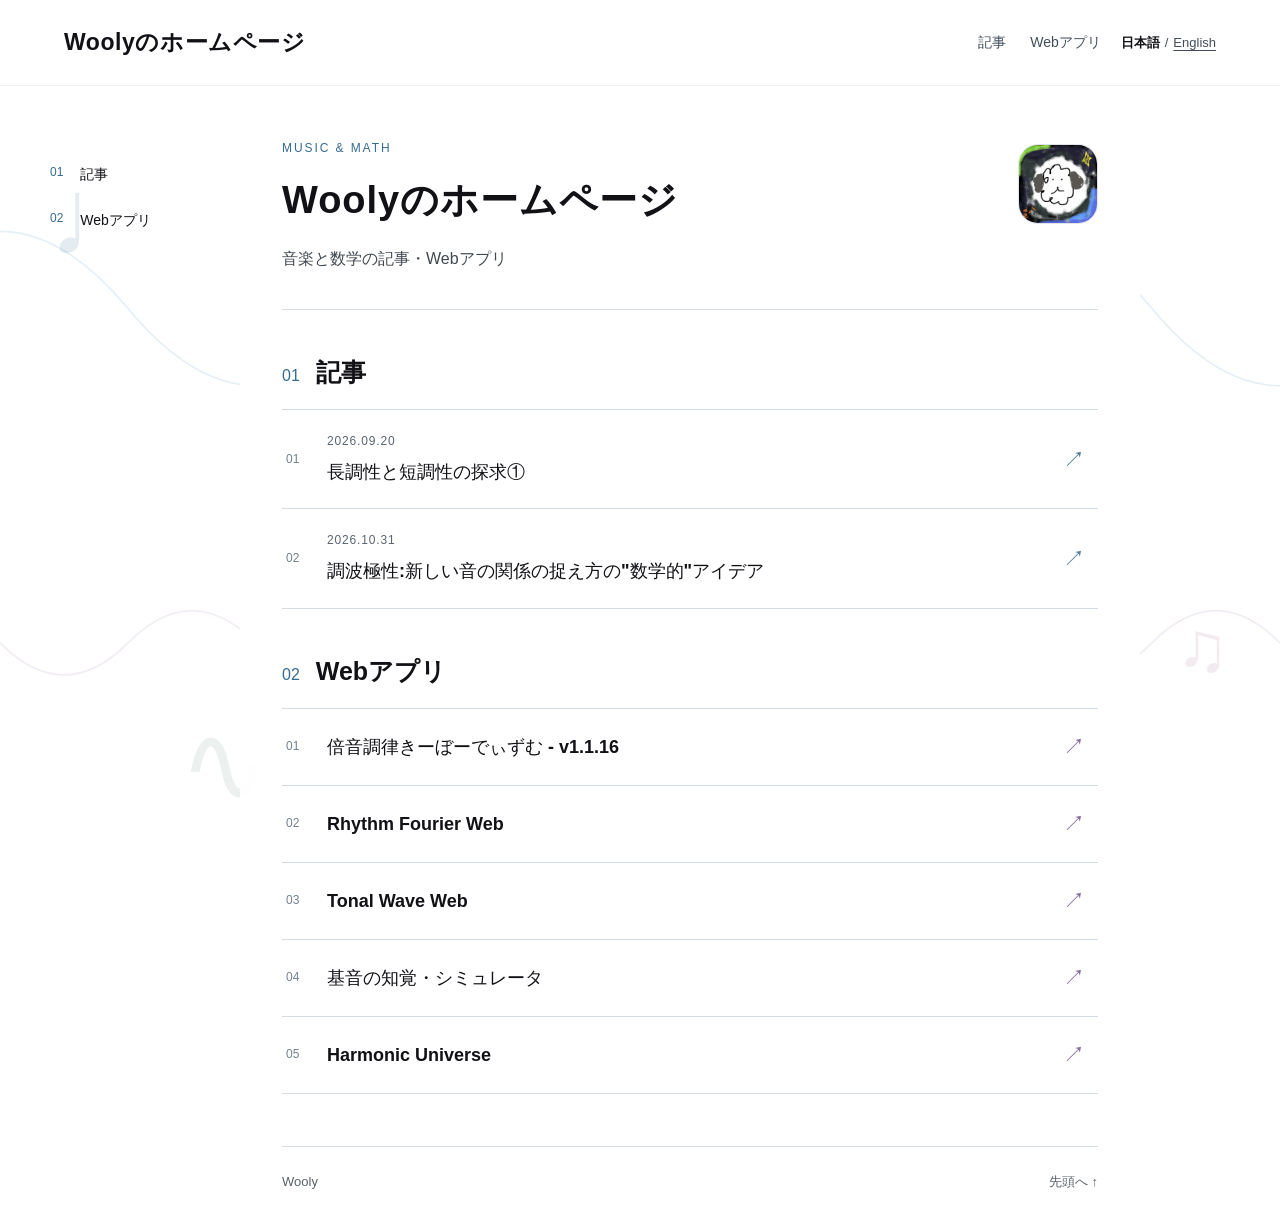
==== wooly-homepage-JA-EN-02/index.html @ af773b09 "Add files via upload" ====
<!doctype html>
<html lang="ja">
<head><meta charset="utf-8"><meta name="viewport" content="width=device-width,initial-scale=1">
<title>Woolyのホームページ</title><meta name="description" content="Woolyの音楽と数学に関する記事・Webアプリのリンク集。">
<link rel="icon" type="image/png" href="assets/wooly.png"><link rel="stylesheet" href="assets/home.css"><link rel="alternate" hreflang="ja" href="index.html"><link rel="alternate" hreflang="en" href="en.html"></head>
<body>
<div class="music-background" aria-hidden="true"><span class="symbol first">♩</span><span class="symbol second">♫</span><span class="symbol third">∿</span><svg viewBox="0 0 1000 700" preserveAspectRatio="none"><path class="wave blue" d="M-100 240 Q0 120 100 240 T300 240 T500 240 T700 240 T900 240 T1100 240"/><path class="wave violet" d="M-100 500 Q-50 450 0 500 T100 500 T200 500 T300 500 T400 500 T500 500 T600 500 T700 500 T800 500 T900 500 T1000 500 T1100 500"/></svg></div>
<header class="site-header"><a class="brand" href="#top">Woolyのホームページ</a><nav aria-label="ページ内ナビゲーション"><a href="#articles">記事</a><a href="#apps">Webアプリ</a></nav><nav class="language-links" aria-label="言語"><span aria-current="page">日本語</span><span aria-hidden="true"> / </span><a href="en.html" lang="en" hreflang="en">English</a></nav></header>
<div class="layout"><aside class="toc"><nav aria-label="目次"><a href="#articles"><span>01</span>記事</a><a href="#apps"><span>02</span>Webアプリ</a></nav></aside>
<main id="top"><div class="hero"><img class="portrait" src="assets/wooly.png" width="80" height="80" alt="Woolyの羊のイラスト"><p class="eyebrow">MUSIC &amp; MATH</p><h1>Woolyのホームページ</h1><p class="intro">音楽と数学の記事・Webアプリ</p></div>
<section id="articles" class="chapter" aria-labelledby="articles-title"><header class="chapter-heading"><span>01</span><h2 id="articles-title">記事</h2></header><ul class="link-list article-list"><li><a class="entry" href="https://uriop-dogg.github.io/m2_music_math/M2-v10.2-JA-EN/index.html"><span class="entry-number" aria-hidden="true">01</span><span class="entry-content"><time datetime="2026-09-20">2026.09.20</time><span class="entry-title">長調性と短調性の探求①</span></span><span class="entry-arrow" aria-hidden="true">↗</span></a></li>
<li><a class="entry" href="https://uriop-dogg.github.io/m2_music_math/harmonic-polarity-JA-EN-29/index.html"><span class="entry-number" aria-hidden="true">02</span><span class="entry-content"><time datetime="2026-10-31">2026.10.31</time><span class="entry-title">調波極性:新しい音の関係の捉え方の&quot;数学的&quot;アイデア</span></span><span class="entry-arrow" aria-hidden="true">↗</span></a></li></ul></section>
<section id="apps" class="chapter" aria-labelledby="apps-title"><header class="chapter-heading"><span>02</span><h2 id="apps-title">Webアプリ</h2></header><ul class="link-list app-list"><li><a class="entry" href="https://uriop-dogg.github.io/m2_apps/harmonics-keyboard-v1.1.16.html"><span class="entry-number" aria-hidden="true">01</span><span class="entry-content"><span class="entry-title">倍音調律きーぼーでぃずむ - v1.1.16</span></span><span class="entry-arrow" aria-hidden="true">↗</span></a></li>
<li><a class="entry" href="https://uriop-dogg.github.io/m2_apps/RhythmFourierWeb/"><span class="entry-number" aria-hidden="true">02</span><span class="entry-content"><span class="entry-title">Rhythm Fourier Web</span></span><span class="entry-arrow" aria-hidden="true">↗</span></a></li>
<li><a class="entry" href="https://uriop-dogg.github.io/m2_apps/TonalWaveWeb/index.html"><span class="entry-number" aria-hidden="true">03</span><span class="entry-content"><span class="entry-title">Tonal Wave Web</span></span><span class="entry-arrow" aria-hidden="true">↗</span></a></li>
<li><a class="entry" href="https://uriop-dogg.github.io/m2_apps/FundamentalPerceptionWeb/index.html"><span class="entry-number" aria-hidden="true">04</span><span class="entry-content"><span class="entry-title">基音の知覚・シミュレータ</span></span><span class="entry-arrow" aria-hidden="true">↗</span></a></li>
<li><a class="entry" href="https://uriop-dogg.github.io/m2_apps/Harmonic_Universe_Web_v0.11.0/harmony-extractor/index.html"><span class="entry-number" aria-hidden="true">05</span><span class="entry-content"><span class="entry-title">Harmonic Universe</span></span><span class="entry-arrow" aria-hidden="true">↗</span></a></li></ul></section>
<footer><span>Wooly</span><a href="#top">先頭へ ↑</a></footer></main></div>
</body></html>
---- wooly-homepage-JA-EN-02/assets/home.css ----
:root{color-scheme:light;--ink:#111116;--muted:#555f6b;--accent:#366c91;--line:#d5dbe2}
*{box-sizing:border-box}
html{scroll-behavior:smooth;scroll-padding-top:28px}
body{margin:0;background:#fff;color:var(--ink);font-family:-apple-system,BlinkMacSystemFont,"Segoe UI","Yu Gothic",Meiryo,sans-serif;font-size:17px;line-height:1.8}
a{color:inherit;text-decoration:none}
a:focus-visible{outline:2px solid #366c91;outline-offset:5px;border-radius:3px}
.music-background{position:fixed;inset:0;overflow:hidden;pointer-events:none;z-index:-1}
.music-background svg{width:100%;height:100%;opacity:.13}
.wave{fill:none;stroke-width:1.3}.blue{stroke:#3584ba}.violet{stroke:#9567b1}
.symbol{position:absolute;opacity:.13;font-family:Georgia,serif;font-size:70px;animation:float 14s ease-in-out infinite}
.first{top:18%;left:3%;color:#366c91}.second{top:65%;right:4%;color:#9f688c;animation-delay:-5s}.third{bottom:4%;left:14%;color:#6d9180;font-size:110px;animation-delay:-8s}
.site-header{padding:22px 5%;display:flex;align-items:center;justify-content:space-between;gap:20px;border-bottom:1px solid #eef0f3;background:#ffffffed}
.brand{font-size:23px;font-weight:700;letter-spacing:.025em}.site-header nav{display:flex;gap:24px;font-size:14px;color:#424d5b}.site-header nav a:hover{text-decoration:underline;text-underline-offset:5px}
.layout{display:grid;grid-template-columns:155px minmax(0,900px);gap:35px;width:calc(100% - 48px);max-width:1180px;margin:auto}
.toc{padding-top:66px}.toc nav{position:sticky;top:30px}.toc a{display:flex;gap:17px;padding:10px 0;font-size:14px}.toc a span{font-size:12px;color:var(--accent)}.toc a:hover{color:var(--accent)}
main{min-width:0;background:#ffffffed;padding:0 42px}
.hero{position:relative;padding:52px 104px 35px 0;border-bottom:1px solid var(--line)}
.portrait{position:absolute;top:58px;right:0;width:80px;height:80px;object-fit:contain;border-radius:20px;border:1px solid #e0e3e8}
.eyebrow{margin:0 0 12px;font-size:12px;letter-spacing:.16em;color:var(--accent)}
h1{font-size:clamp(26px,3vw,38px);line-height:1.5;letter-spacing:.025em;margin:0 0 16px;overflow-wrap:anywhere}.intro{margin:0;color:#424851;font-size:16px}
.chapter{padding-top:44px}.chapter-heading{display:flex;gap:16px;align-items:baseline;margin:0 0 18px}.chapter-heading>span{color:var(--accent);font-size:16px}h2{font-size:25px;line-height:1.5;margin:0;font-weight:650}
.link-list{list-style:none;padding:0;margin:0;border-top:1px solid var(--line)}
.link-list li{margin:0;border-bottom:1px solid var(--line)}
.entry{display:flex;align-items:center;gap:17px;padding:21px 12px 21px 4px;min-height:80px;transition:background .18s,color .18s}
.entry-number{flex:0 0 24px;color:#73808e;font-size:12px;font-variant-numeric:tabular-nums}
.entry-content{display:block;min-width:0;flex:1}.entry-title{display:block;font-size:18px;line-height:1.7;font-weight:550;overflow-wrap:anywhere}
time{display:block;margin-bottom:4px;color:#596573;font-size:12px;font-variant-numeric:tabular-nums;letter-spacing:.07em}
.entry-arrow{color:#507b9b;font-size:22px;flex:0 0 25px;text-align:center;transition:transform .18s}
.entry:hover{background:#f3f7fa;color:#245d84}.entry:hover .entry-arrow{transform:translate(2px,-2px)}
.app-list .entry{min-height:76px;padding-top:18px;padding-bottom:18px}.app-list .entry-arrow{color:#856a9a}.app-list .entry:hover{background:#f7f5fa;color:#65507c}
footer{margin:52px 0 0;padding:23px 0 30px;border-top:1px solid var(--line);display:flex;justify-content:space-between;font-size:13px;color:#59616a}footer a:hover{color:var(--accent)}
@keyframes float{0%,100%{transform:translateY(0) rotate(-6deg)}50%{transform:translateY(-14px) rotate(4deg)}}
@media(max-width:850px){.layout{grid-template-columns:110px minmax(0,1fr);gap:20px}main{padding:0 24px}.hero{padding-right:82px}.portrait{width:64px;height:64px;border-radius:16px}.brand{font-size:21px}}
@media(max-width:640px){.site-header{padding:18px 22px;flex-wrap:wrap;gap:8px}.brand{font-size:20px}.site-header nav{font-size:13px;gap:20px}.layout{display:block;width:auto;padding:0 18px}.toc{display:none}main{padding:0 10px}.hero{padding-top:34px;padding-right:0}.portrait{position:static;float:right;width:58px;height:58px;margin:0 0 12px 12px}.eyebrow{padding-top:4px;font-size:11px}h1{font-size:27px;clear:both;padding-top:3px}.intro{font-size:15px}.chapter{padding-top:34px}h2{font-size:23px}.entry{gap:10px;padding-right:3px}.entry-title{font-size:16px}.entry-number{flex-basis:20px}.entry-arrow{flex-basis:18px;font-size:20px}footer{margin-top:38px}}
@media(prefers-reduced-motion:reduce){html{scroll-behavior:auto}.symbol{animation:none}.entry,.entry-arrow{transition:none}}
@media print{.site-header,.toc,.music-background{display:none}.layout{display:block;width:100%}main{padding:0}.hero{padding-top:0}.portrait{top:0}.entry{break-inside:avoid}}

.site-header{flex-wrap:wrap}.site-header>nav:first-of-type{margin-left:auto}.site-header .language-links{gap:5px;white-space:nowrap;font-size:13px}.language-links [aria-current="page"]{font-weight:700;color:#111116}.language-links a{text-decoration:underline;text-underline-offset:3px}html[lang="en"] .entry-title{line-height:1.6}
@media(max-width:640px){.site-header>nav:first-of-type{margin-left:0}.site-header .language-links{margin-left:auto}.brand{flex-basis:100%}}
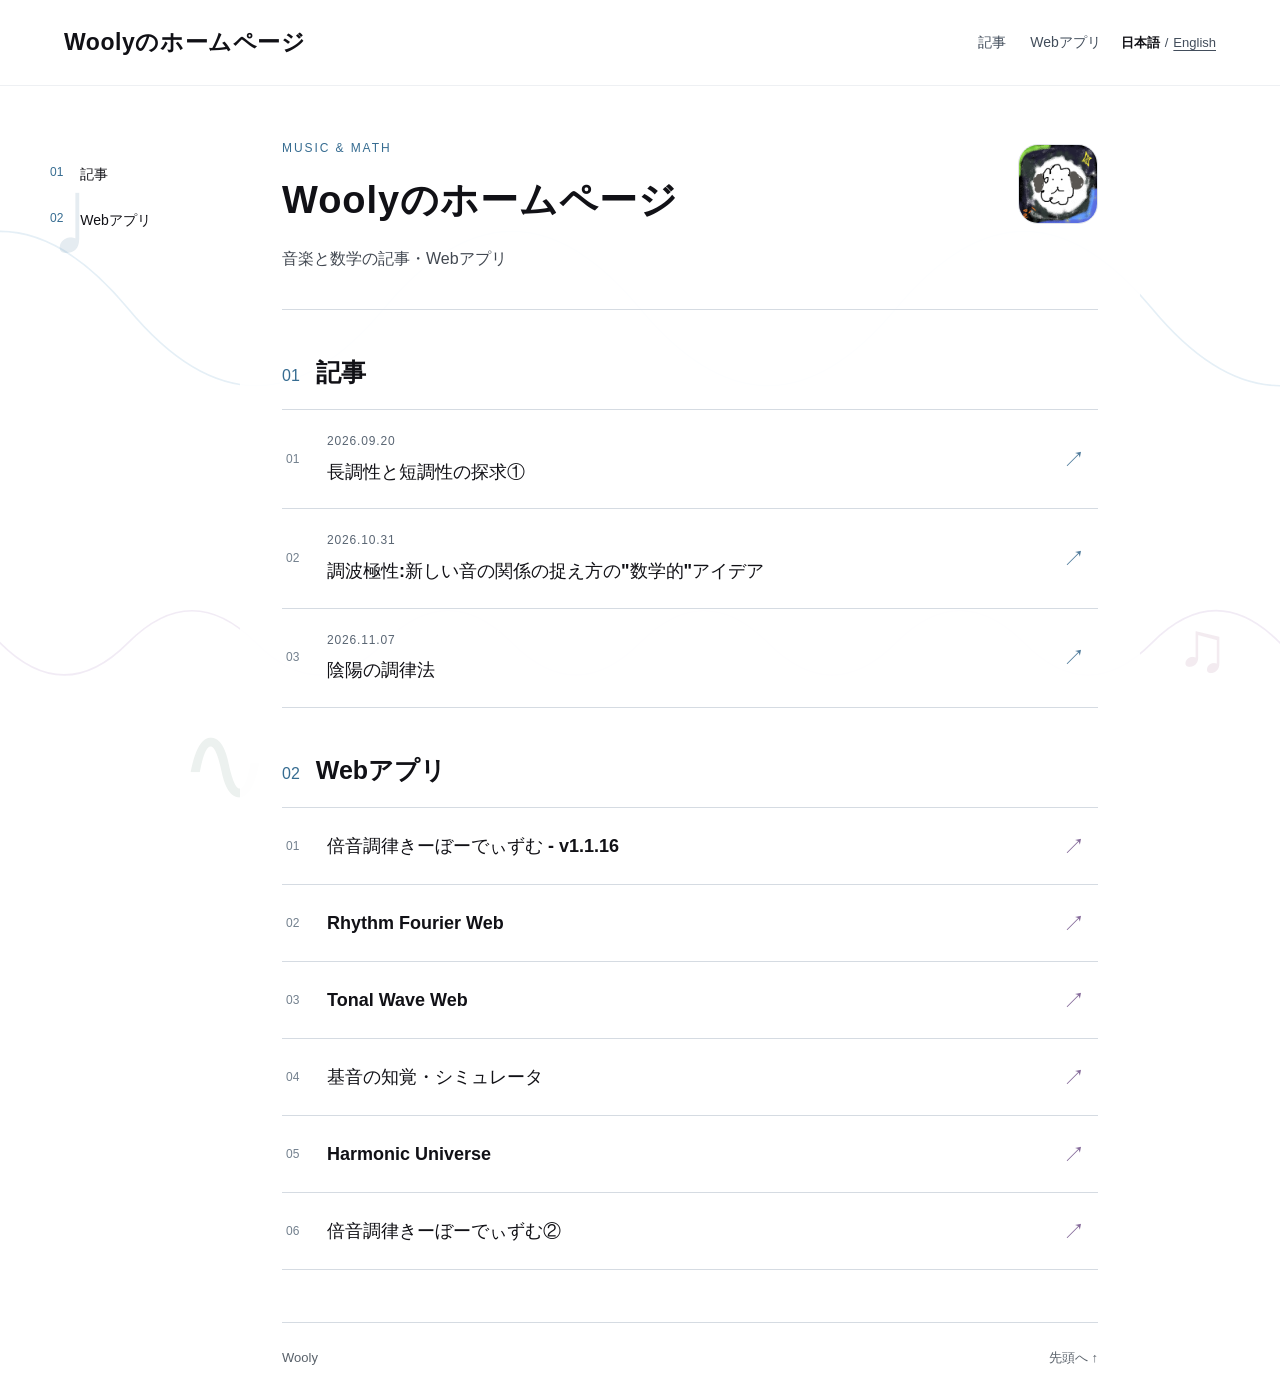
==== commit 55e9de1e: "Add files via upload" ====
--- a/wooly-homepage-JA-EN-02/index.html
+++ b/wooly-homepage-JA-EN-02/index.html
@@ -9,11 +9,13 @@
 <div class="layout"><aside class="toc"><nav aria-label="目次"><a href="#articles"><span>01</span>記事</a><a href="#apps"><span>02</span>Webアプリ</a></nav></aside>
 <main id="top"><div class="hero"><img class="portrait" src="assets/wooly.png" width="80" height="80" alt="Woolyの羊のイラスト"><p class="eyebrow">MUSIC &amp; MATH</p><h1>Woolyのホームページ</h1><p class="intro">音楽と数学の記事・Webアプリ</p></div>
 <section id="articles" class="chapter" aria-labelledby="articles-title"><header class="chapter-heading"><span>01</span><h2 id="articles-title">記事</h2></header><ul class="link-list article-list"><li><a class="entry" href="https://uriop-dogg.github.io/m2_music_math/M2-v10.2-JA-EN/index.html"><span class="entry-number" aria-hidden="true">01</span><span class="entry-content"><time datetime="2026-09-20">2026.09.20</time><span class="entry-title">長調性と短調性の探求①</span></span><span class="entry-arrow" aria-hidden="true">↗</span></a></li>
-<li><a class="entry" href="https://uriop-dogg.github.io/m2_music_math/harmonic-polarity-JA-EN-29/index.html"><span class="entry-number" aria-hidden="true">02</span><span class="entry-content"><time datetime="2026-10-31">2026.10.31</time><span class="entry-title">調波極性:新しい音の関係の捉え方の&quot;数学的&quot;アイデア</span></span><span class="entry-arrow" aria-hidden="true">↗</span></a></li></ul></section>
+<li><a class="entry" href="https://uriop-dogg.github.io/m2_music_math/harmonic-polarity-JA-EN-29/index.html"><span class="entry-number" aria-hidden="true">02</span><span class="entry-content"><time datetime="2026-10-31">2026.10.31</time><span class="entry-title">調波極性:新しい音の関係の捉え方の&quot;数学的&quot;アイデア</span></span><span class="entry-arrow" aria-hidden="true">↗</span></a></li>
+<li><a class="entry" href="https://uriop-dogg.github.io/m2_music_math/yin-yang-tuning-JA-EN-72/yin-yang-tuning/index.html"><span class="entry-number" aria-hidden="true">03</span><span class="entry-content"><time datetime="2026-11-07">2026.11.07</time><span class="entry-title">陰陽の調律法</span></span><span class="entry-arrow" aria-hidden="true">↗</span></a></li></ul></section>
 <section id="apps" class="chapter" aria-labelledby="apps-title"><header class="chapter-heading"><span>02</span><h2 id="apps-title">Webアプリ</h2></header><ul class="link-list app-list"><li><a class="entry" href="https://uriop-dogg.github.io/m2_apps/harmonics-keyboard-v1.1.16.html"><span class="entry-number" aria-hidden="true">01</span><span class="entry-content"><span class="entry-title">倍音調律きーぼーでぃずむ - v1.1.16</span></span><span class="entry-arrow" aria-hidden="true">↗</span></a></li>
 <li><a class="entry" href="https://uriop-dogg.github.io/m2_apps/RhythmFourierWeb/"><span class="entry-number" aria-hidden="true">02</span><span class="entry-content"><span class="entry-title">Rhythm Fourier Web</span></span><span class="entry-arrow" aria-hidden="true">↗</span></a></li>
 <li><a class="entry" href="https://uriop-dogg.github.io/m2_apps/TonalWaveWeb/index.html"><span class="entry-number" aria-hidden="true">03</span><span class="entry-content"><span class="entry-title">Tonal Wave Web</span></span><span class="entry-arrow" aria-hidden="true">↗</span></a></li>
 <li><a class="entry" href="https://uriop-dogg.github.io/m2_apps/FundamentalPerceptionWeb/index.html"><span class="entry-number" aria-hidden="true">04</span><span class="entry-content"><span class="entry-title">基音の知覚・シミュレータ</span></span><span class="entry-arrow" aria-hidden="true">↗</span></a></li>
-<li><a class="entry" href="https://uriop-dogg.github.io/m2_apps/Harmonic_Universe_Web_v0.11.0/harmony-extractor/index.html"><span class="entry-number" aria-hidden="true">05</span><span class="entry-content"><span class="entry-title">Harmonic Universe</span></span><span class="entry-arrow" aria-hidden="true">↗</span></a></li></ul></section>
+<li><a class="entry" href="https://uriop-dogg.github.io/m2_apps/Harmonic_Universe_Web_v0.11.0/harmony-extractor/index.html"><span class="entry-number" aria-hidden="true">05</span><span class="entry-content"><span class="entry-title">Harmonic Universe</span></span><span class="entry-arrow" aria-hidden="true">↗</span></a></li>
+<li><a class="entry" href="https://uriop-dogg.github.io/m2_apps/Harmonics_Keyboard_2_latest.html"><span class="entry-number" aria-hidden="true">06</span><span class="entry-content"><span class="entry-title">倍音調律きーぼーでぃずむ②</span></span><span class="entry-arrow" aria-hidden="true">↗</span></a></li></ul></section>
 <footer><span>Wooly</span><a href="#top">先頭へ ↑</a></footer></main></div>
 </body></html>
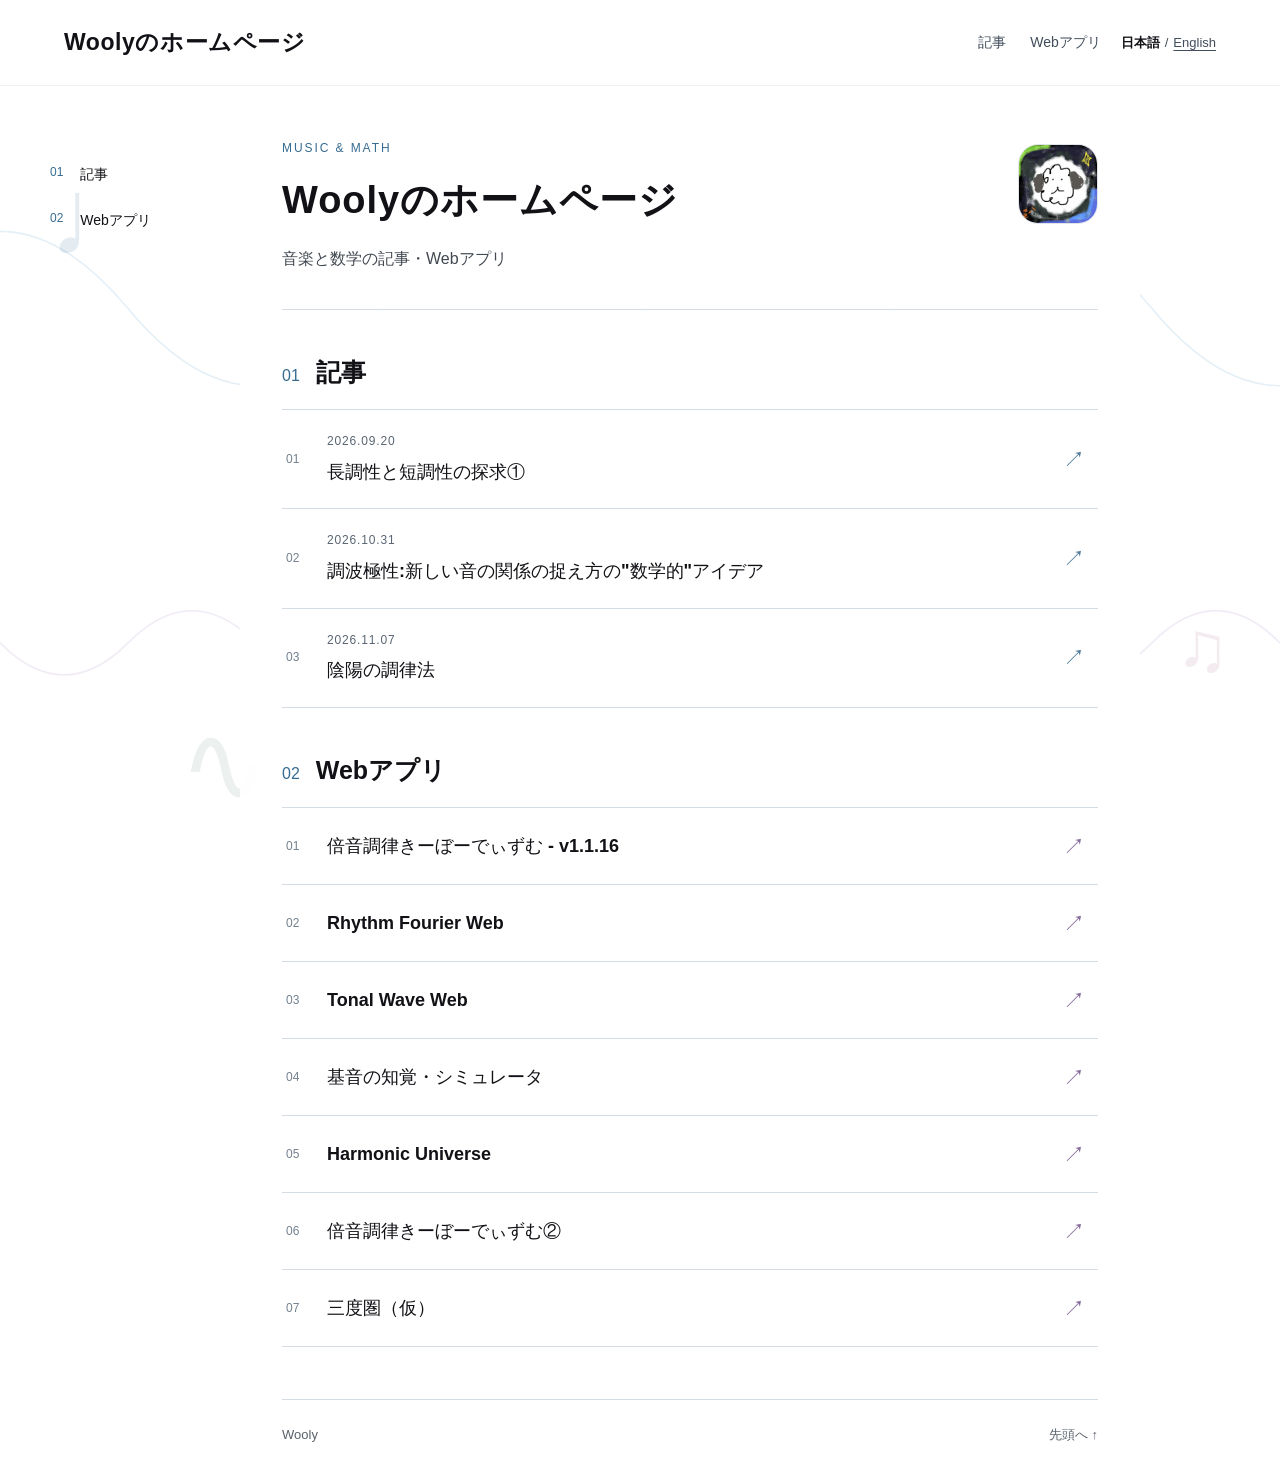
==== commit 05e99519: "Add files via upload" ====
--- a/wooly-homepage-JA-EN-02/index.html
+++ b/wooly-homepage-JA-EN-02/index.html
@@ -16,6 +16,7 @@
 <li><a class="entry" href="https://uriop-dogg.github.io/m2_apps/TonalWaveWeb/index.html"><span class="entry-number" aria-hidden="true">03</span><span class="entry-content"><span class="entry-title">Tonal Wave Web</span></span><span class="entry-arrow" aria-hidden="true">↗</span></a></li>
 <li><a class="entry" href="https://uriop-dogg.github.io/m2_apps/FundamentalPerceptionWeb/index.html"><span class="entry-number" aria-hidden="true">04</span><span class="entry-content"><span class="entry-title">基音の知覚・シミュレータ</span></span><span class="entry-arrow" aria-hidden="true">↗</span></a></li>
 <li><a class="entry" href="https://uriop-dogg.github.io/m2_apps/Harmonic_Universe_Web_v0.11.0/harmony-extractor/index.html"><span class="entry-number" aria-hidden="true">05</span><span class="entry-content"><span class="entry-title">Harmonic Universe</span></span><span class="entry-arrow" aria-hidden="true">↗</span></a></li>
-<li><a class="entry" href="https://uriop-dogg.github.io/m2_apps/Harmonics_Keyboard_2_latest.html"><span class="entry-number" aria-hidden="true">06</span><span class="entry-content"><span class="entry-title">倍音調律きーぼーでぃずむ②</span></span><span class="entry-arrow" aria-hidden="true">↗</span></a></li></ul></section>
+<li><a class="entry" href="https://uriop-dogg.github.io/m2_apps/Harmonics_Keyboard_2_latest.html"><span class="entry-number" aria-hidden="true">06</span><span class="entry-content"><span class="entry-title">倍音調律きーぼーでぃずむ②</span></span><span class="entry-arrow" aria-hidden="true">↗</span></a></li>
+<li><a class="entry" href="https://uriop-dogg.github.io/m2_apps/triad-chain.html"><span class="entry-number" aria-hidden="true">07</span><span class="entry-content"><span class="entry-title">三度圏（仮）</span></span><span class="entry-arrow" aria-hidden="true">↗</span></a></li></ul></section>
 <footer><span>Wooly</span><a href="#top">先頭へ ↑</a></footer></main></div>
 </body></html>
